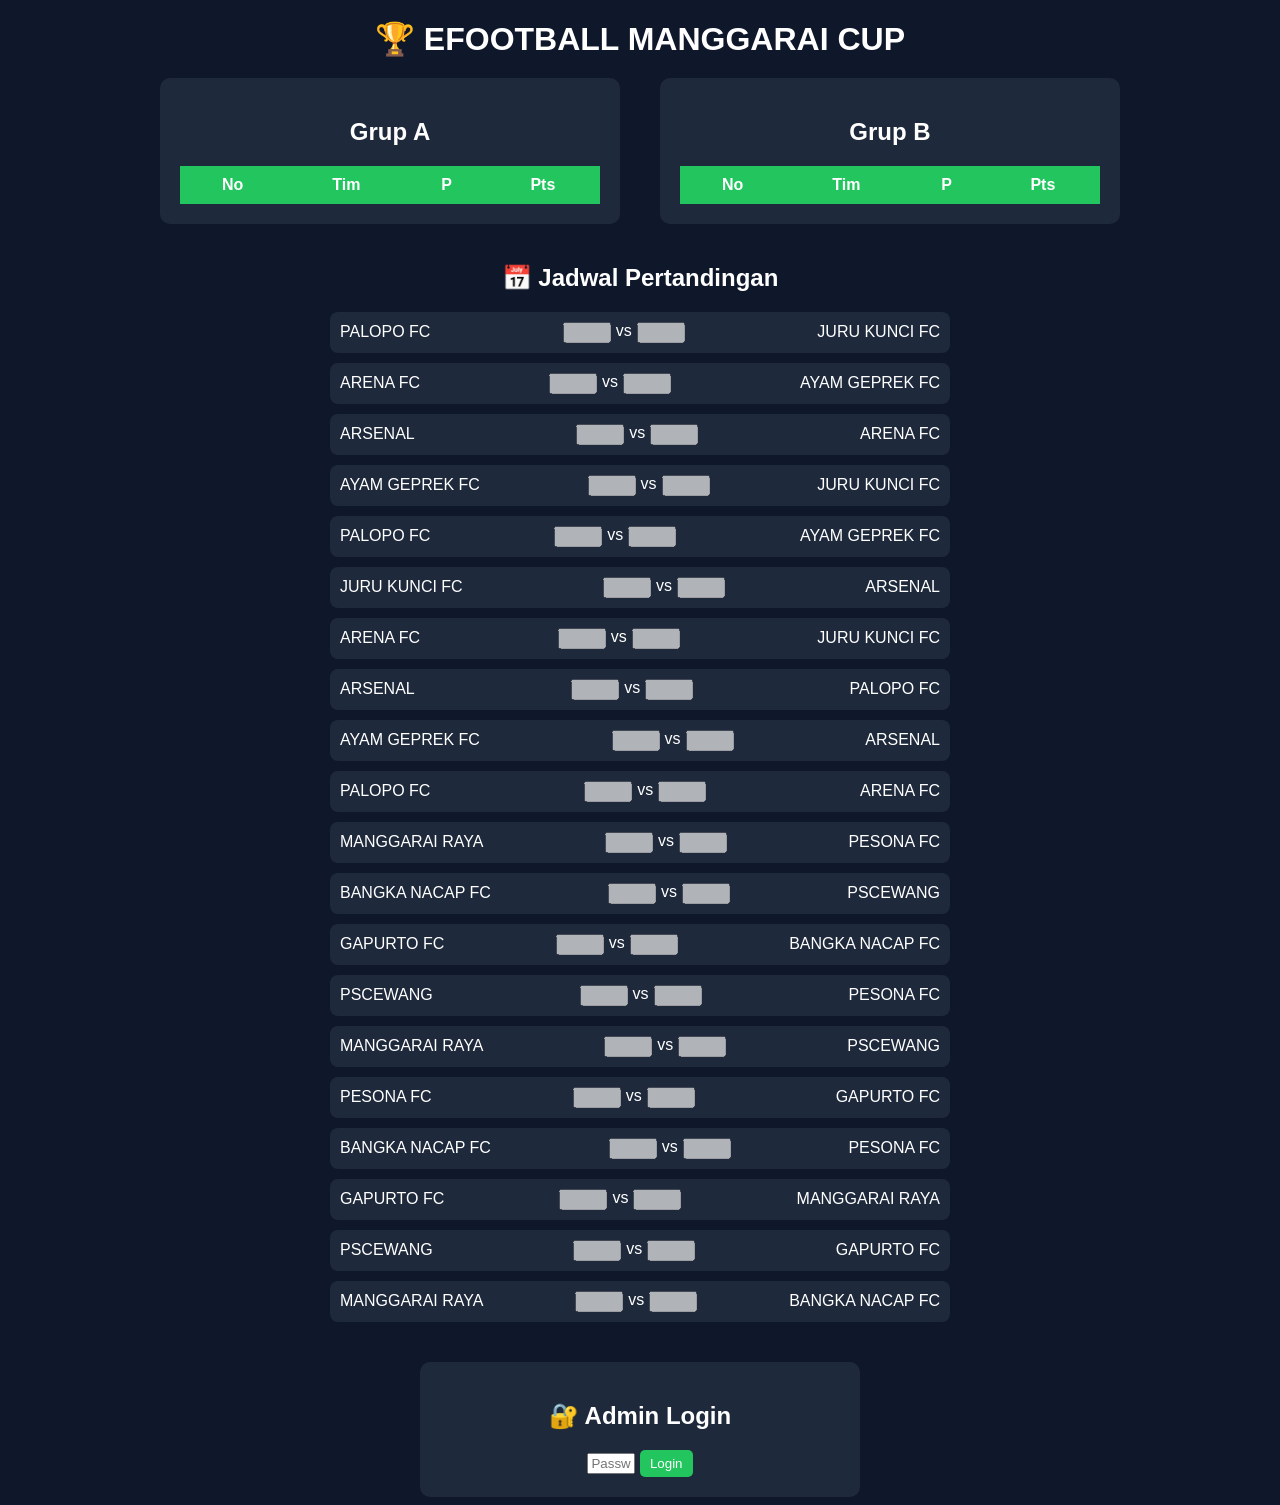
==== index.html @ 05daf152 "Update title and enhance match scheduling layout" ====
<!DOCTYPE html>
<html>
<head>
<meta charset="UTF-8">
<title>Efootball Manggarai Cup</title>

<style>

body{
font-family:Arial;
background:#0f172a;
color:white;
text-align:center;
}

h1{
margin:20px;
}

.container{
display:flex;
justify-content:center;
gap:40px;
flex-wrap:wrap;
}

.table-box{
background:#1e293b;
padding:20px;
border-radius:10px;
width:420px;
}

table{
width:100%;
border-collapse:collapse;
}

th{
background:#22c55e;
padding:10px;
}

td{
padding:8px;
border-bottom:1px solid #334155;
}

.schedule{
margin-top:40px;
}

.match{
background:#1e293b;
margin:10px auto;
padding:10px;
width:600px;
border-radius:8px;
display:flex;
justify-content:space-between;
align-items:center;
}

.score{
display:flex;
gap:5px;
}

input{
width:40px;
text-align:center;
}

button{
padding:6px 10px;
border:none;
background:#22c55e;
color:white;
cursor:pointer;
border-radius:5px;
}

.admin{
margin-top:40px;
background:#1e293b;
padding:20px;
width:400px;
margin-left:auto;
margin-right:auto;
border-radius:10px;
}

</style>

</head>

<body>

<h1>🏆 EFOOTBALL MANGGARAI CUP</h1>

<div class="container">

<div class="table-box">
<h2>Grup A</h2>
<table id="tableA">
<tr>
<th>No</th>
<th>Tim</th>
<th>P</th>
<th>Pts</th>
</tr>
</table>
</div>

<div class="table-box">
<h2>Grup B</h2>
<table id="tableB">
<tr>
<th>No</th>
<th>Tim</th>
<th>P</th>
<th>Pts</th>
</tr>
</table>
</div>

</div>

<div class="schedule">

<h2>📅 Jadwal Pertandingan</h2>

<div id="matches"></div>

</div>

<div class="admin">

<h2>🔐 Admin Login</h2>

<input type="password" id="pass" placeholder="Password admin">
<button onclick="login()">Login</button>

<div id="adminPanel" style="display:none">

<h3>Input Skor</h3>

<p>Masukkan skor di jadwal pertandingan</p>

</div>

</div>

<script>

const password="admin123"

let matches=[

{g:"A",t1:"PALOPO FC",t2:"JURU KUNCI FC"},
{g:"A",t1:"ARENA FC",t2:"AYAM GEPREK FC"},
{g:"A",t1:"ARSENAL",t2:"ARENA FC"},
{g:"A",t1:"AYAM GEPREK FC",t2:"JURU KUNCI FC"},
{g:"A",t1:"PALOPO FC",t2:"AYAM GEPREK FC"},
{g:"A",t1:"JURU KUNCI FC",t2:"ARSENAL"},
{g:"A",t1:"ARENA FC",t2:"JURU KUNCI FC"},
{g:"A",t1:"ARSENAL",t2:"PALOPO FC"},
{g:"A",t1:"AYAM GEPREK FC",t2:"ARSENAL"},
{g:"A",t1:"PALOPO FC",t2:"ARENA FC"},

{g:"B",t1:"MANGGARAI RAYA",t2:"PESONA FC"},
{g:"B",t1:"BANGKA NACAP FC",t2:"PSCEWANG"},
{g:"B",t1:"GAPURTO FC",t2:"BANGKA NACAP FC"},
{g:"B",t1:"PSCEWANG",t2:"PESONA FC"},
{g:"B",t1:"MANGGARAI RAYA",t2:"PSCEWANG"},
{g:"B",t1:"PESONA FC",t2:"GAPURTO FC"},
{g:"B",t1:"BANGKA NACAP FC",t2:"PESONA FC"},
{g:"B",t1:"GAPURTO FC",t2:"MANGGARAI RAYA"},
{g:"B",t1:"PSCEWANG",t2:"GAPURTO FC"},
{g:"B",t1:"MANGGARAI RAYA",t2:"BANGKA NACAP FC"}

]

let scores=JSON.parse(localStorage.getItem("scores"))||{}

function renderMatches(){

let div=document.getElementById("matches")

div.innerHTML=""

matches.forEach((m,i)=>{

let s=scores[i]||["",""]

div.innerHTML+=`

<div class="match">

<span>${m.t1}</span>

<div class="score">

<input id="s1${i}" value="${s[0]}" disabled>

<span>vs</span>

<input id="s2${i}" value="${s[1]}" disabled>

</div>

<span>${m.t2}</span>

</div>

`

})

}

function login(){

let p=document.getElementById("pass").value

if(p===password){

document.getElementById("adminPanel").style.display="block"

matches.forEach((m,i)=>{

document.getElementById("s1"+i).disabled=false
document.getElementById("s2"+i).disabled=false

})

alert("Login berhasil")

}else{

alert("Password salah")

}

}

function updateTable(){

let teams={}

matches.forEach((m,i)=>{

let s=scores[i]

if(!teams[m.t1]) teams[m.t1]={p:0,pts:0}
if(!teams[m.t2]) teams[m.t2]={p:0,pts:0}

if(s){

let g1=parseInt(s[0])
let g2=parseInt(s[1])

teams[m.t1].p++
teams[m.t2].p++

if(g1>g2) teams[m.t1].pts+=3
else if(g2>g1) teams[m.t2].pts+=3
else{
teams[m.t1].pts+=1
teams[m.t2].pts+=1
}

}

})

}

function saveScores(){

matches.forEach((m,i)=>{

let g1=document.getElementById("s1"+i).value
let g2=document.getElementById("s2"+i).value

if(g1!==""&&g2!==""){
scores[i]=[g1,g2]
}

})

localStorage.setItem("scores",JSON.stringify(scores))

alert("Skor disimpan")

}

renderMatches()

</script>

</body>
</html>
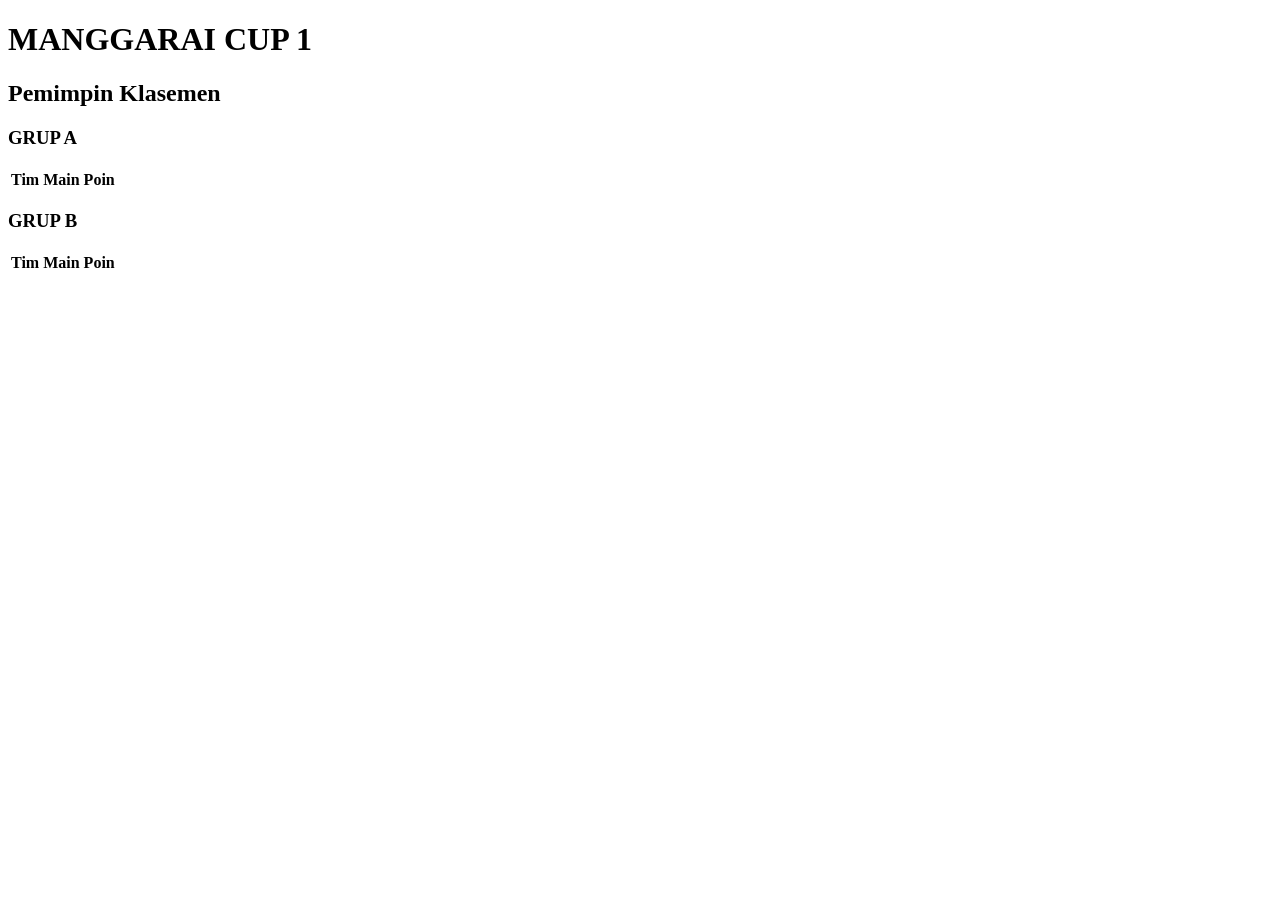
==== commit 690323d2: "Refactor index.html for tournament display updates" ====
--- a/index.html
+++ b/index.html
@@ -1,303 +1,38 @@
 <!DOCTYPE html>
 <html>
 <head>
-<meta charset="UTF-8">
-<title>Efootball Manggarai Cup</title>
-
-<style>
-
-body{
-font-family:Arial;
-background:#0f172a;
-color:white;
-text-align:center;
-}
-
-h1{
-margin:20px;
-}
-
-.container{
-display:flex;
-justify-content:center;
-gap:40px;
-flex-wrap:wrap;
-}
-
-.table-box{
-background:#1e293b;
-padding:20px;
-border-radius:10px;
-width:420px;
-}
-
-table{
-width:100%;
-border-collapse:collapse;
-}
-
-th{
-background:#22c55e;
-padding:10px;
-}
-
-td{
-padding:8px;
-border-bottom:1px solid #334155;
-}
-
-.schedule{
-margin-top:40px;
-}
-
-.match{
-background:#1e293b;
-margin:10px auto;
-padding:10px;
-width:600px;
-border-radius:8px;
-display:flex;
-justify-content:space-between;
-align-items:center;
-}
-
-.score{
-display:flex;
-gap:5px;
-}
-
-input{
-width:40px;
-text-align:center;
-}
-
-button{
-padding:6px 10px;
-border:none;
-background:#22c55e;
-color:white;
-cursor:pointer;
-border-radius:5px;
-}
-
-.admin{
-margin-top:40px;
-background:#1e293b;
-padding:20px;
-width:400px;
-margin-left:auto;
-margin-right:auto;
-border-radius:10px;
-}
-
-</style>
-
+<title>Manggarai Cup 1</title>
+<link rel="stylesheet" href="style.css">
 </head>
 
 <body>
 
-<h1>🏆 EFOOTBALL MANGGARAI CUP</h1>
+<h1>MANGGARAI CUP 1</h1>
+<h2>Pemimpin Klasemen</h2>
 
-<div class="container">
+<div class="tabel">
 
-<div class="table-box">
-<h2>Grup A</h2>
-<table id="tableA">
+<h3>GRUP A</h3>
+<table id="grupA">
 <tr>
-<th>No</th>
 <th>Tim</th>
-<th>P</th>
-<th>Pts</th>
+<th>Main</th>
+<th>Poin</th>
 </tr>
 </table>
-</div>
 
-<div class="table-box">
-<h2>Grup B</h2>
-<table id="tableB">
+<h3>GRUP B</h3>
+<table id="grupB">
 <tr>
-<th>No</th>
 <th>Tim</th>
-<th>P</th>
-<th>Pts</th>
+<th>Main</th>
+<th>Poin</th>
 </tr>
 </table>
-</div>
 
 </div>
 
-<div class="schedule">
-
-<h2>📅 Jadwal Pertandingan</h2>
-
-<div id="matches"></div>
-
-</div>
-
-<div class="admin">
-
-<h2>🔐 Admin Login</h2>
-
-<input type="password" id="pass" placeholder="Password admin">
-<button onclick="login()">Login</button>
-
-<div id="adminPanel" style="display:none">
-
-<h3>Input Skor</h3>
-
-<p>Masukkan skor di jadwal pertandingan</p>
-
-</div>
-
-</div>
-
-<script>
-
-const password="admin123"
-
-let matches=[
-
-{g:"A",t1:"PALOPO FC",t2:"JURU KUNCI FC"},
-{g:"A",t1:"ARENA FC",t2:"AYAM GEPREK FC"},
-{g:"A",t1:"ARSENAL",t2:"ARENA FC"},
-{g:"A",t1:"AYAM GEPREK FC",t2:"JURU KUNCI FC"},
-{g:"A",t1:"PALOPO FC",t2:"AYAM GEPREK FC"},
-{g:"A",t1:"JURU KUNCI FC",t2:"ARSENAL"},
-{g:"A",t1:"ARENA FC",t2:"JURU KUNCI FC"},
-{g:"A",t1:"ARSENAL",t2:"PALOPO FC"},
-{g:"A",t1:"AYAM GEPREK FC",t2:"ARSENAL"},
-{g:"A",t1:"PALOPO FC",t2:"ARENA FC"},
-
-{g:"B",t1:"MANGGARAI RAYA",t2:"PESONA FC"},
-{g:"B",t1:"BANGKA NACAP FC",t2:"PSCEWANG"},
-{g:"B",t1:"GAPURTO FC",t2:"BANGKA NACAP FC"},
-{g:"B",t1:"PSCEWANG",t2:"PESONA FC"},
-{g:"B",t1:"MANGGARAI RAYA",t2:"PSCEWANG"},
-{g:"B",t1:"PESONA FC",t2:"GAPURTO FC"},
-{g:"B",t1:"BANGKA NACAP FC",t2:"PESONA FC"},
-{g:"B",t1:"GAPURTO FC",t2:"MANGGARAI RAYA"},
-{g:"B",t1:"PSCEWANG",t2:"GAPURTO FC"},
-{g:"B",t1:"MANGGARAI RAYA",t2:"BANGKA NACAP FC"}
-
-]
-
-let scores=JSON.parse(localStorage.getItem("scores"))||{}
-
-function renderMatches(){
-
-let div=document.getElementById("matches")
-
-div.innerHTML=""
-
-matches.forEach((m,i)=>{
-
-let s=scores[i]||["",""]
-
-div.innerHTML+=`
-
-<div class="match">
-
-<span>${m.t1}</span>
-
-<div class="score">
-
-<input id="s1${i}" value="${s[0]}" disabled>
-
-<span>vs</span>
-
-<input id="s2${i}" value="${s[1]}" disabled>
-
-</div>
-
-<span>${m.t2}</span>
-
-</div>
-
-`
-
-})
-
-}
-
-function login(){
-
-let p=document.getElementById("pass").value
-
-if(p===password){
-
-document.getElementById("adminPanel").style.display="block"
-
-matches.forEach((m,i)=>{
-
-document.getElementById("s1"+i).disabled=false
-document.getElementById("s2"+i).disabled=false
-
-})
-
-alert("Login berhasil")
-
-}else{
-
-alert("Password salah")
-
-}
-
-}
-
-function updateTable(){
-
-let teams={}
-
-matches.forEach((m,i)=>{
-
-let s=scores[i]
-
-if(!teams[m.t1]) teams[m.t1]={p:0,pts:0}
-if(!teams[m.t2]) teams[m.t2]={p:0,pts:0}
-
-if(s){
-
-let g1=parseInt(s[0])
-let g2=parseInt(s[1])
-
-teams[m.t1].p++
-teams[m.t2].p++
-
-if(g1>g2) teams[m.t1].pts+=3
-else if(g2>g1) teams[m.t2].pts+=3
-else{
-teams[m.t1].pts+=1
-teams[m.t2].pts+=1
-}
-
-}
-
-})
-
-}
-
-function saveScores(){
-
-matches.forEach((m,i)=>{
-
-let g1=document.getElementById("s1"+i).value
-let g2=document.getElementById("s2"+i).value
-
-if(g1!==""&&g2!==""){
-scores[i]=[g1,g2]
-}
-
-})
-
-localStorage.setItem("scores",JSON.stringify(scores))
-
-alert("Skor disimpan")
-
-}
-
-renderMatches()
-
-</script>
+<script src="script.js"></script>
 
 </body>
 </html>
--- a/style.css
+++ b/style.css
@@ -0,0 +1,52 @@
+.login-box{
+margin:20px;
+}
+
+.match-card{
+display:flex;
+align-items:center;
+justify-content:center;
+gap:20px;
+background:#0f172a;
+padding:15px;
+margin:10px auto;
+width:80%;
+border-radius:10px;
+}
+
+.team{
+width:180px;
+font-weight:bold;
+}
+
+.score{
+width:50px;
+height:40px;
+font-size:18px;
+text-align:center;
+border-radius:6px;
+border:none;
+}
+
+.vs{
+font-weight:bold;
+}
+
+.save-btn{
+background:#22c55e;
+border:none;
+padding:12px 25px;
+font-size:16px;
+cursor:pointer;
+margin-top:20px;
+border-radius:6px;
+}
+
+.week{
+margin-top:25px;
+color:#22c55e;
+}
+
+.group-title{
+margin-top:40px;
+}
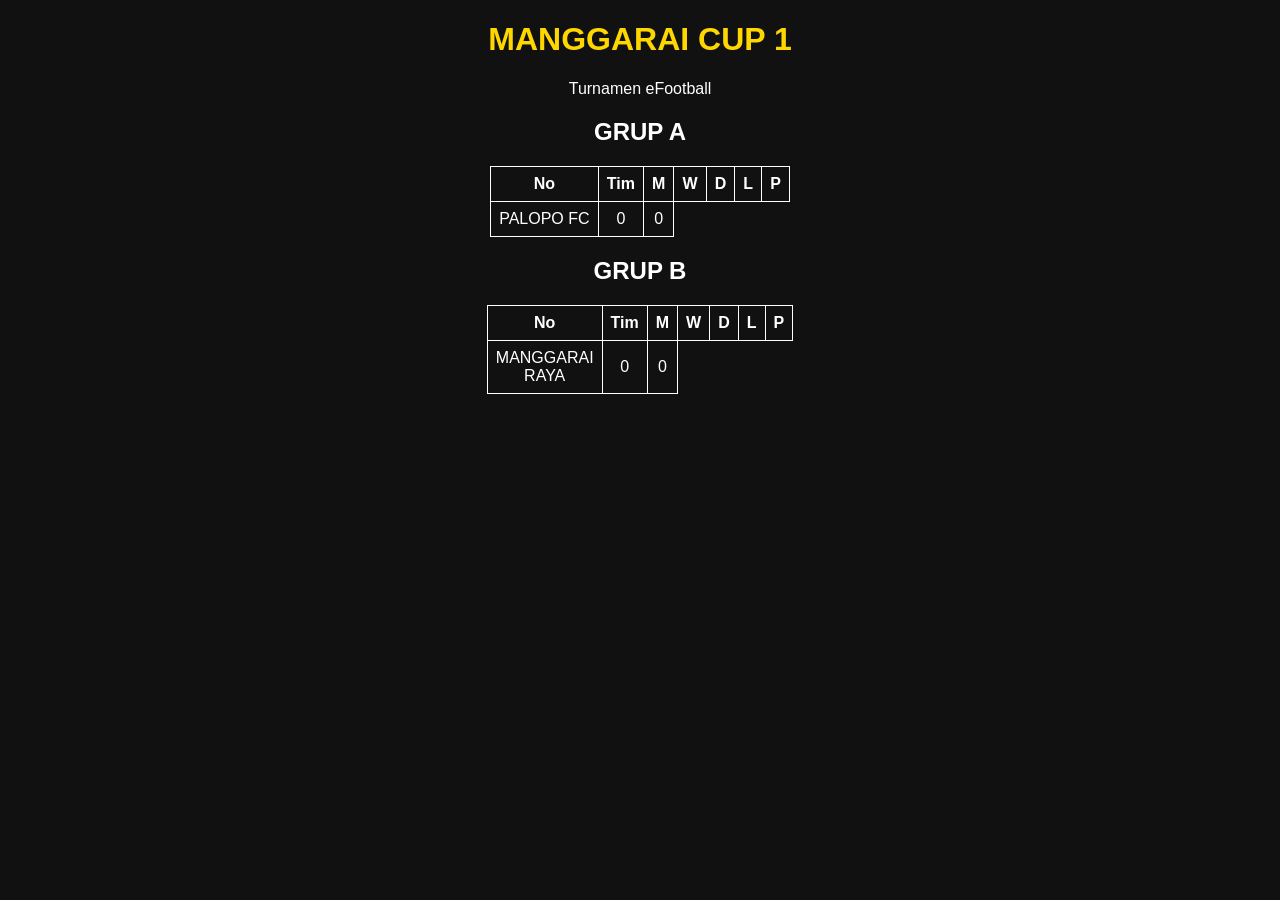
==== commit 6556d543: "Enhance index.html with tournament structure" ====
--- a/index.html
+++ b/index.html
@@ -8,27 +8,39 @@
 <body>
 
 <h1>MANGGARAI CUP 1</h1>
-<h2>Pemimpin Klasemen</h2>
+<p class="sub">Turnamen eFootball</p>
 
-<div class="tabel">
+<div class="container">
 
-<h3>GRUP A</h3>
+<div class="card">
+<h2>GRUP A</h2>
 <table id="grupA">
 <tr>
+<th>No</th>
 <th>Tim</th>
-<th>Main</th>
-<th>Poin</th>
+<th>M</th>
+<th>W</th>
+<th>D</th>
+<th>L</th>
+<th>P</th>
 </tr>
 </table>
+</div>
 
-<h3>GRUP B</h3>
+<div class="card">
+<h2>GRUP B</h2>
 <table id="grupB">
 <tr>
+<th>No</th>
 <th>Tim</th>
-<th>Main</th>
-<th>Poin</th>
+<th>M</th>
+<th>W</th>
+<th>D</th>
+<th>L</th>
+<th>P</th>
 </tr>
 </table>
+</div>
 
 </div>
 
--- a/style.css
+++ b/style.css
@@ -1,52 +1,21 @@
-.login-box{
-margin:20px;
+body{
+font-family: Arial;
+text-align:center;
+background:#111;
+color:white;
 }
 
-.match-card{
-display:flex;
-align-items:center;
-justify-content:center;
-gap:20px;
-background:#0f172a;
-padding:15px;
-margin:10px auto;
-width:80%;
-border-radius:10px;
+table{
+margin:auto;
+border-collapse:collapse;
+width:300px;
 }
 
-.team{
-width:180px;
-font-weight:bold;
+th,td{
+border:1px solid white;
+padding:8px;
 }
 
-.score{
-width:50px;
-height:40px;
-font-size:18px;
-text-align:center;
-border-radius:6px;
-border:none;
+h1{
+color:gold;
 }
-
-.vs{
-font-weight:bold;
-}
-
-.save-btn{
-background:#22c55e;
-border:none;
-padding:12px 25px;
-font-size:16px;
-cursor:pointer;
-margin-top:20px;
-border-radius:6px;
-}
-
-.week{
-margin-top:25px;
-color:#22c55e;
-}
-
-.group-title{
-margin-top:40px;
-}
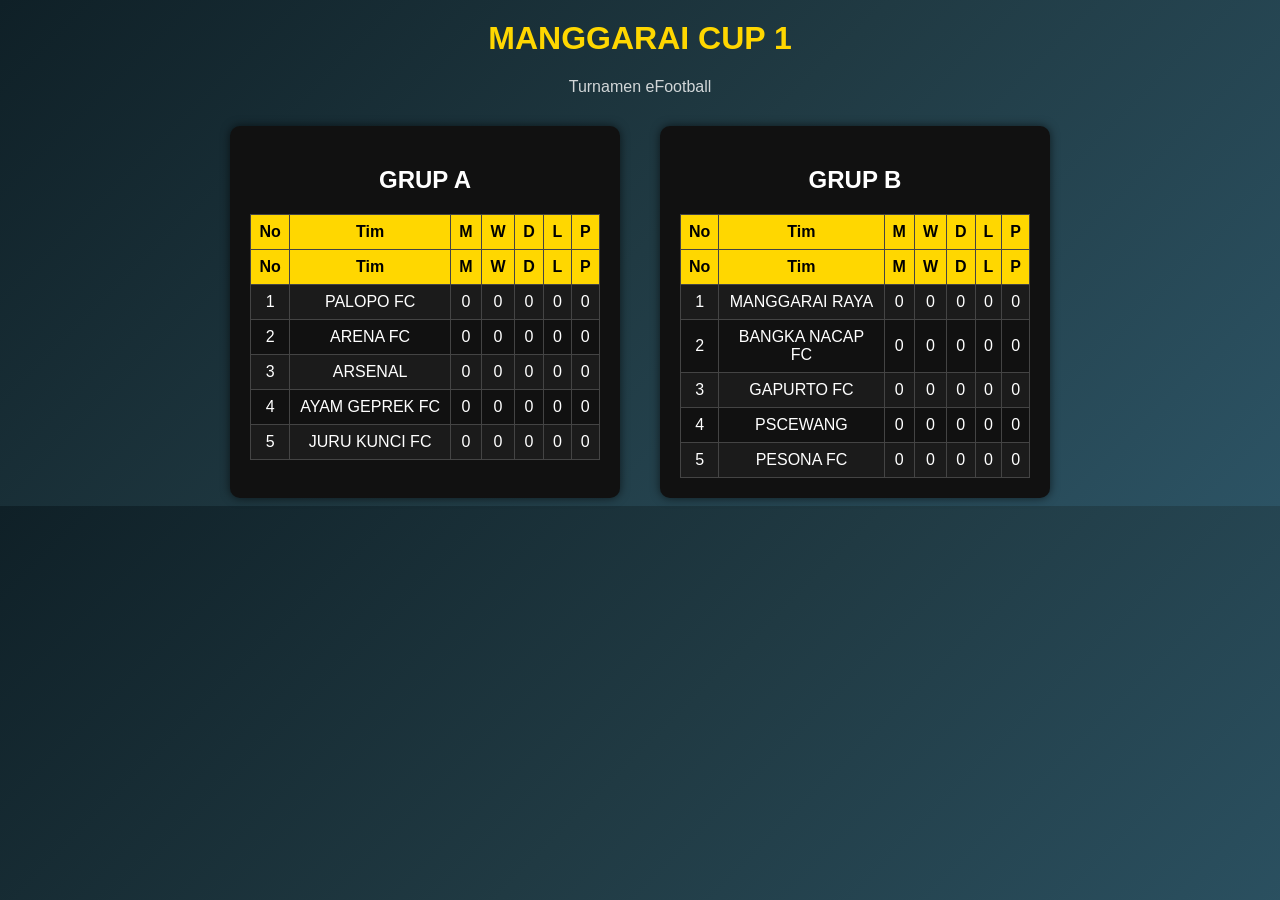
==== commit d38a46ad: "Update index.html" ====
--- a/index.html
+++ b/index.html
@@ -1,6 +1,7 @@
 <!DOCTYPE html>
 <html>
 <head>
+<meta charset="UTF-8">
 <title>Manggarai Cup 1</title>
 <link rel="stylesheet" href="style.css">
 </head>
@@ -14,7 +15,9 @@
 
 <div class="card">
 <h2>GRUP A</h2>
-<table id="grupA">
+
+<table>
+<thead>
 <tr>
 <th>No</th>
 <th>Tim</th>
@@ -24,12 +27,19 @@
 <th>L</th>
 <th>P</th>
 </tr>
+</thead>
+
+<tbody id="grupA"></tbody>
 </table>
+
 </div>
+
 
 <div class="card">
 <h2>GRUP B</h2>
-<table id="grupB">
+
+<table>
+<thead>
 <tr>
 <th>No</th>
 <th>Tim</th>
@@ -39,7 +49,11 @@
 <th>L</th>
 <th>P</th>
 </tr>
+</thead>
+
+<tbody id="grupB"></tbody>
 </table>
+
 </div>
 
 </div>
--- a/style.css
+++ b/style.css
@@ -1,21 +1,49 @@
 body{
-font-family: Arial;
+font-family:Arial;
+background:linear-gradient(135deg,#0f2027,#203a43,#2c5364);
+color:white;
 text-align:center;
-background:#111;
-color:white;
-}
-
-table{
-margin:auto;
-border-collapse:collapse;
-width:300px;
-}
-
-th,td{
-border:1px solid white;
-padding:8px;
 }
 
 h1{
 color:gold;
+margin-top:20px;
 }
+
+.sub{
+opacity:0.8;
+margin-bottom:30px;
+}
+
+.container{
+display:flex;
+justify-content:center;
+gap:40px;
+flex-wrap:wrap;
+}
+
+.card{
+background:#111;
+padding:20px;
+border-radius:10px;
+box-shadow:0 0 10px rgba(0,0,0,0.6);
+}
+
+table{
+border-collapse:collapse;
+width:350px;
+}
+
+th{
+background:gold;
+color:black;
+}
+
+th,td{
+padding:8px;
+border:1px solid #444;
+}
+
+tr:nth-child(even){
+background:#1b1b1b;
+}
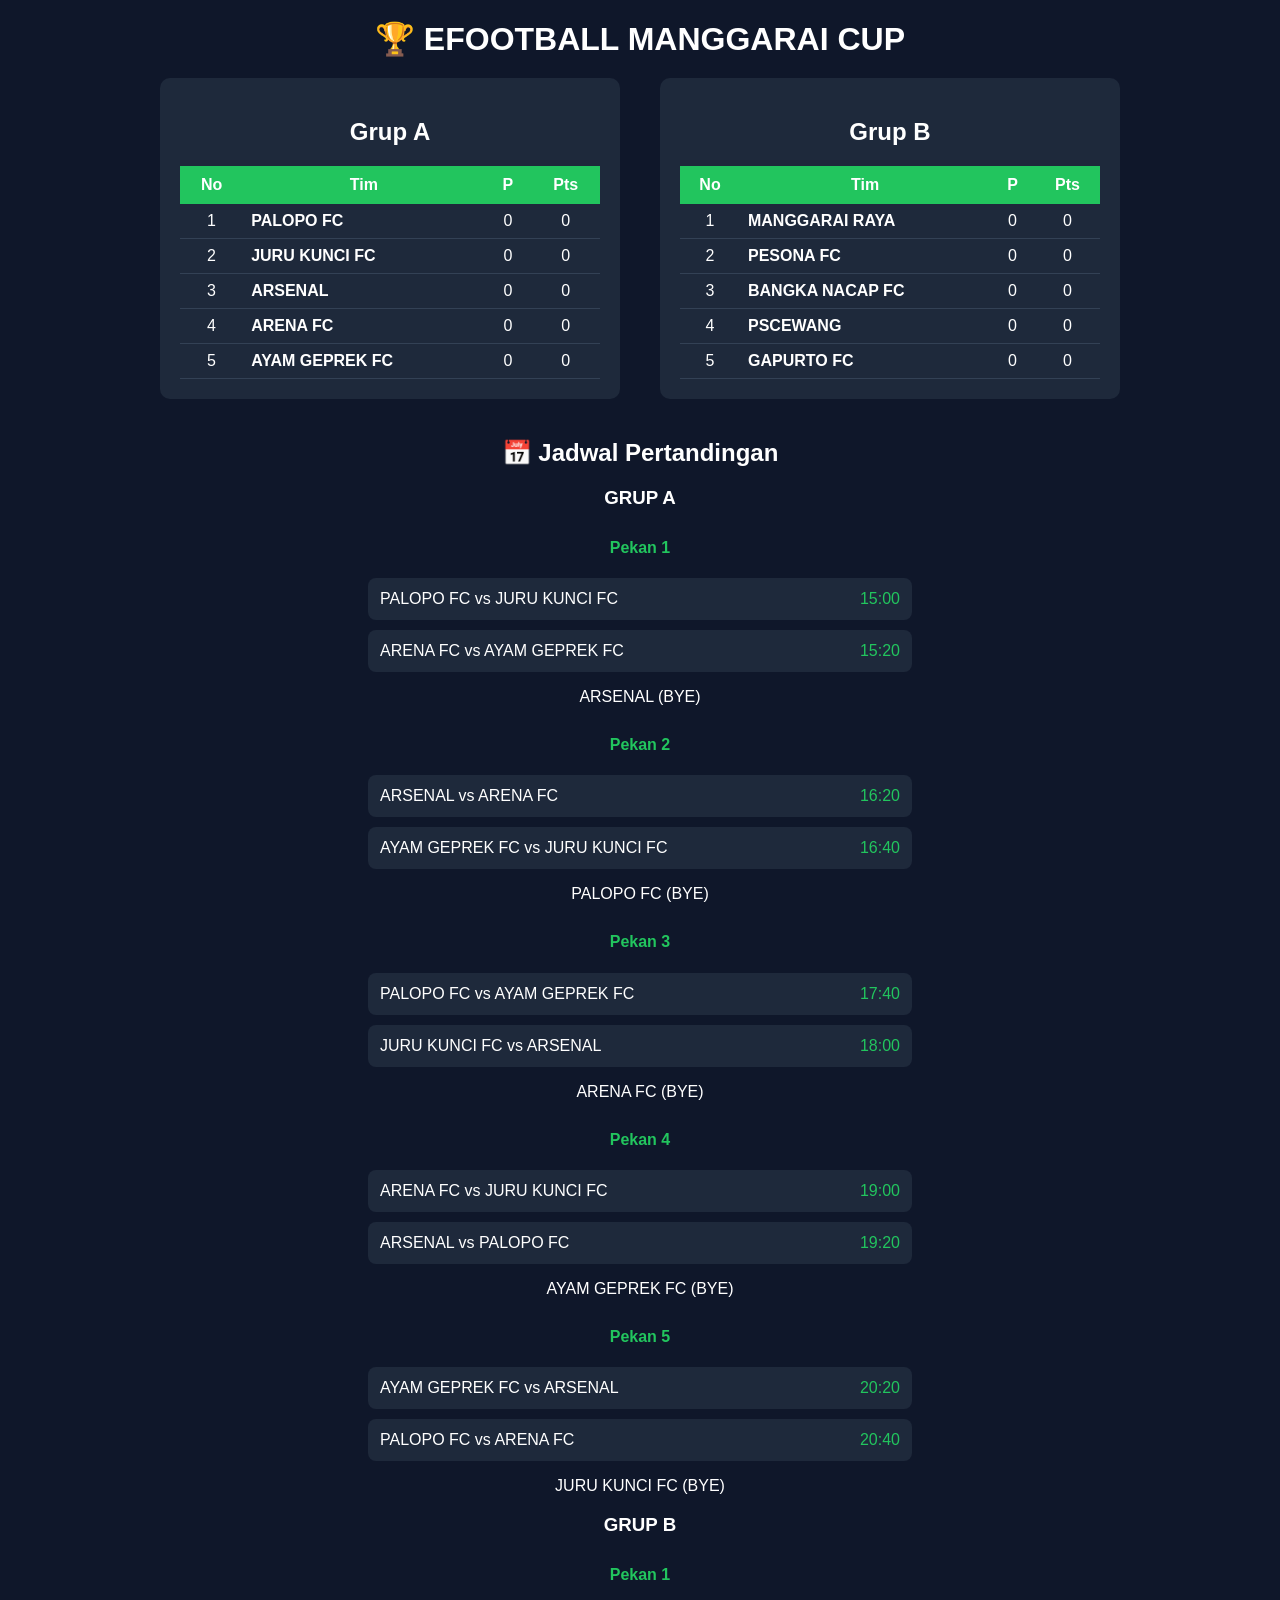
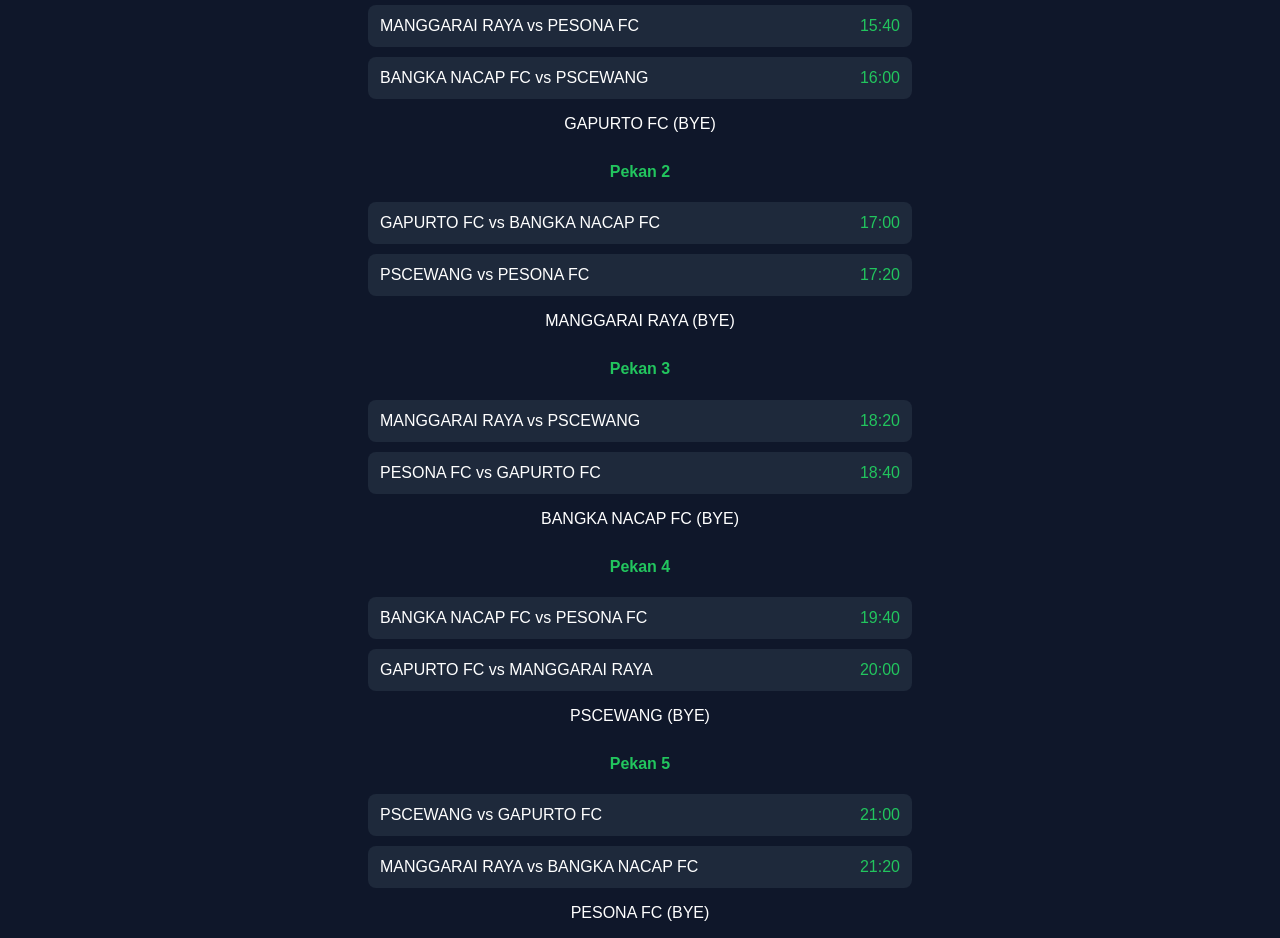
==== commit 5022cda3: "Update index.html" ====
--- a/index.html
+++ b/index.html
@@ -2,63 +2,283 @@
 <html>
 <head>
 <meta charset="UTF-8">
-<title>Manggarai Cup 1</title>
-<link rel="stylesheet" href="style.css">
+<title>Manggarai Cup</title>
+
+<style>
+
+body{
+font-family:Arial;
+background:#0f172a;
+color:white;
+text-align:center;
+}
+
+h1{
+margin:20px;
+}
+
+.container{
+display:flex;
+justify-content:center;
+gap:40px;
+flex-wrap:wrap;
+}
+
+.table-box{
+background:#1e293b;
+padding:20px;
+border-radius:10px;
+width:420px;
+}
+
+table{
+width:100%;
+border-collapse:collapse;
+}
+
+th{
+background:#22c55e;
+padding:10px;
+}
+
+td{
+padding:8px;
+border-bottom:1px solid #334155;
+}
+
+.team{
+text-align:left;
+font-weight:bold;
+}
+
+.schedule{
+margin-top:40px;
+}
+
+.match{
+background:#1e293b;
+margin:10px auto;
+padding:12px;
+width:520px;
+border-radius:8px;
+display:flex;
+justify-content:space-between;
+}
+
+.time{
+color:#22c55e;
+}
+
+.week{
+margin-top:30px;
+color:#22c55e;
+}
+
+</style>
+
 </head>
 
 <body>
 
-<h1>MANGGARAI CUP 1</h1>
-<p class="sub">Turnamen eFootball</p>
+<h1>🏆 EFOOTBALL MANGGARAI CUP</h1>
 
 <div class="container">
 
-<div class="card">
-<h2>GRUP A</h2>
-
+<div class="table-box">
+<h2>Grup A</h2>
 <table>
-<thead>
 <tr>
 <th>No</th>
 <th>Tim</th>
-<th>M</th>
-<th>W</th>
-<th>D</th>
-<th>L</th>
 <th>P</th>
+<th>Pts</th>
 </tr>
-</thead>
-
-<tbody id="grupA"></tbody>
+
+<tr><td>1</td><td class="team">PALOPO FC</td><td>0</td><td>0</td></tr>
+<tr><td>2</td><td class="team">JURU KUNCI FC</td><td>0</td><td>0</td></tr>
+<tr><td>3</td><td class="team">ARSENAL</td><td>0</td><td>0</td></tr>
+<tr><td>4</td><td class="team">ARENA FC</td><td>0</td><td>0</td></tr>
+<tr><td>5</td><td class="team">AYAM GEPREK FC</td><td>0</td><td>0</td></tr>
+
 </table>
-
-</div>
-
-
-<div class="card">
-<h2>GRUP B</h2>
-
+</div>
+
+<div class="table-box">
+<h2>Grup B</h2>
 <table>
-<thead>
+
 <tr>
 <th>No</th>
 <th>Tim</th>
-<th>M</th>
-<th>W</th>
-<th>D</th>
-<th>L</th>
 <th>P</th>
+<th>Pts</th>
 </tr>
-</thead>
-
-<tbody id="grupB"></tbody>
+
+<tr><td>1</td><td class="team">MANGGARAI RAYA</td><td>0</td><td>0</td></tr>
+<tr><td>2</td><td class="team">PESONA FC</td><td>0</td><td>0</td></tr>
+<tr><td>3</td><td class="team">BANGKA NACAP FC</td><td>0</td><td>0</td></tr>
+<tr><td>4</td><td class="team">PSCEWANG</td><td>0</td><td>0</td></tr>
+<tr><td>5</td><td class="team">GAPURTO FC</td><td>0</td><td>0</td></tr>
+
 </table>
-
-</div>
-
-</div>
-
-<script src="script.js"></script>
+</div>
+
+</div>
+
+<div class="schedule">
+
+<h2>📅 Jadwal Pertandingan</h2>
+
+<!-- GRUP A -->
+
+<h3>GRUP A</h3>
+
+<h4 class="week">Pekan 1</h4>
+
+<div class="match">
+<span>PALOPO FC vs JURU KUNCI FC</span>
+<span class="time">15:00</span>
+</div>
+
+<div class="match">
+<span>ARENA FC vs AYAM GEPREK FC</span>
+<span class="time">15:20</span>
+</div>
+
+<p>ARSENAL (BYE)</p>
+
+<h4 class="week">Pekan 2</h4>
+
+<div class="match">
+<span>ARSENAL vs ARENA FC</span>
+<span class="time">16:20</span>
+</div>
+
+<div class="match">
+<span>AYAM GEPREK FC vs JURU KUNCI FC</span>
+<span class="time">16:40</span>
+</div>
+
+<p>PALOPO FC (BYE)</p>
+
+<h4 class="week">Pekan 3</h4>
+
+<div class="match">
+<span>PALOPO FC vs AYAM GEPREK FC</span>
+<span class="time">17:40</span>
+</div>
+
+<div class="match">
+<span>JURU KUNCI FC vs ARSENAL</span>
+<span class="time">18:00</span>
+</div>
+
+<p>ARENA FC (BYE)</p>
+
+<h4 class="week">Pekan 4</h4>
+
+<div class="match">
+<span>ARENA FC vs JURU KUNCI FC</span>
+<span class="time">19:00</span>
+</div>
+
+<div class="match">
+<span>ARSENAL vs PALOPO FC</span>
+<span class="time">19:20</span>
+</div>
+
+<p>AYAM GEPREK FC (BYE)</p>
+
+<h4 class="week">Pekan 5</h4>
+
+<div class="match">
+<span>AYAM GEPREK FC vs ARSENAL</span>
+<span class="time">20:20</span>
+</div>
+
+<div class="match">
+<span>PALOPO FC vs ARENA FC</span>
+<span class="time">20:40</span>
+</div>
+
+<p>JURU KUNCI FC (BYE)</p>
+
+
+<!-- GRUP B -->
+
+<h3>GRUP B</h3>
+
+<h4 class="week">Pekan 1</h4>
+
+<div class="match">
+<span>MANGGARAI RAYA vs PESONA FC</span>
+<span class="time">15:40</span>
+</div>
+
+<div class="match">
+<span>BANGKA NACAP FC vs PSCEWANG</span>
+<span class="time">16:00</span>
+</div>
+
+<p>GAPURTO FC (BYE)</p>
+
+<h4 class="week">Pekan 2</h4>
+
+<div class="match">
+<span>GAPURTO FC vs BANGKA NACAP FC</span>
+<span class="time">17:00</span>
+</div>
+
+<div class="match">
+<span>PSCEWANG vs PESONA FC</span>
+<span class="time">17:20</span>
+</div>
+
+<p>MANGGARAI RAYA (BYE)</p>
+
+<h4 class="week">Pekan 3</h4>
+
+<div class="match">
+<span>MANGGARAI RAYA vs PSCEWANG</span>
+<span class="time">18:20</span>
+</div>
+
+<div class="match">
+<span>PESONA FC vs GAPURTO FC</span>
+<span class="time">18:40</span>
+</div>
+
+<p>BANGKA NACAP FC (BYE)</p>
+
+<h4 class="week">Pekan 4</h4>
+
+<div class="match">
+<span>BANGKA NACAP FC vs PESONA FC</span>
+<span class="time">19:40</span>
+</div>
+
+<div class="match">
+<span>GAPURTO FC vs MANGGARAI RAYA</span>
+<span class="time">20:00</span>
+</div>
+
+<p>PSCEWANG (BYE)</p>
+
+<h4 class="week">Pekan 5</h4>
+
+<div class="match">
+<span>PSCEWANG vs GAPURTO FC</span>
+<span class="time">21:00</span>
+</div>
+
+<div class="match">
+<span>MANGGARAI RAYA vs BANGKA NACAP FC</span>
+<span class="time">21:20</span>
+</div>
+
+<p>PESONA FC (BYE)</p>
+
+</div>
 
 </body>
 </html>
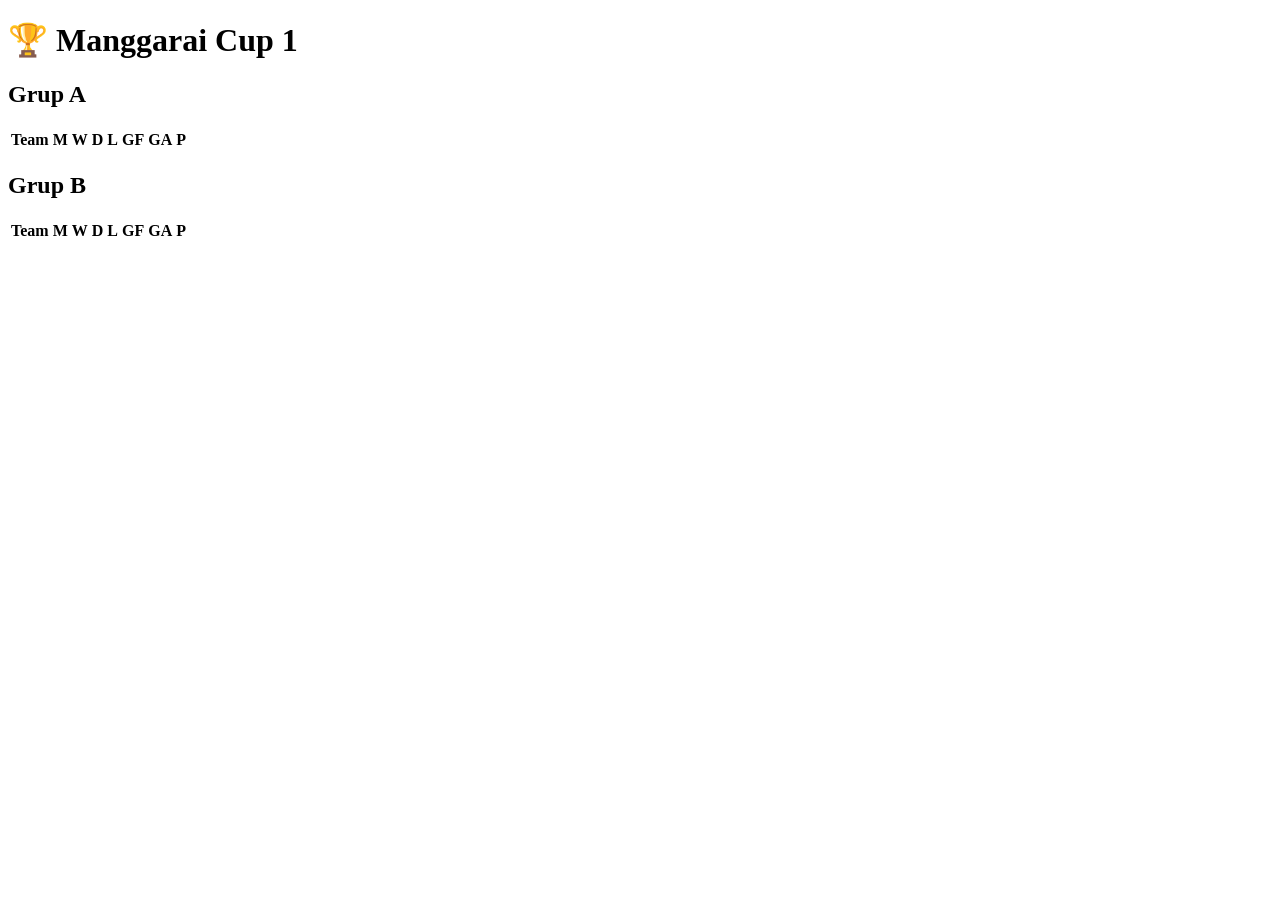
==== commit 92dff310: "Update index.html" ====
--- a/index.html
+++ b/index.html
@@ -1,284 +1,43 @@
 <!DOCTYPE html>
 <html>
 <head>
-<meta charset="UTF-8">
-<title>Manggarai Cup</title>
-
-<style>
-
-body{
-font-family:Arial;
-background:#0f172a;
-color:white;
-text-align:center;
-}
-
-h1{
-margin:20px;
-}
-
-.container{
-display:flex;
-justify-content:center;
-gap:40px;
-flex-wrap:wrap;
-}
-
-.table-box{
-background:#1e293b;
-padding:20px;
-border-radius:10px;
-width:420px;
-}
-
-table{
-width:100%;
-border-collapse:collapse;
-}
-
-th{
-background:#22c55e;
-padding:10px;
-}
-
-td{
-padding:8px;
-border-bottom:1px solid #334155;
-}
-
-.team{
-text-align:left;
-font-weight:bold;
-}
-
-.schedule{
-margin-top:40px;
-}
-
-.match{
-background:#1e293b;
-margin:10px auto;
-padding:12px;
-width:520px;
-border-radius:8px;
-display:flex;
-justify-content:space-between;
-}
-
-.time{
-color:#22c55e;
-}
-
-.week{
-margin-top:30px;
-color:#22c55e;
-}
-
-</style>
-
+<title>Manggarai Cup 1</title>
+<link rel="stylesheet" href="style.css">
 </head>
 
 <body>
 
-<h1>🏆 EFOOTBALL MANGGARAI CUP</h1>
+<h1>🏆 Manggarai Cup 1</h1>
 
-<div class="container">
+<h2>Grup A</h2>
+<table id="tableA">
+<tr>
+<th>Team</th>
+<th>M</th>
+<th>W</th>
+<th>D</th>
+<th>L</th>
+<th>GF</th>
+<th>GA</th>
+<th>P</th>
+</tr>
+</table>
 
-<div class="table-box">
-<h2>Grup A</h2>
-<table>
+<h2>Grup B</h2>
+<table id="tableB">
 <tr>
-<th>No</th>
-<th>Tim</th>
+<th>Team</th>
+<th>M</th>
+<th>W</th>
+<th>D</th>
+<th>L</th>
+<th>GF</th>
+<th>GA</th>
 <th>P</th>
-<th>Pts</th>
 </tr>
+</table>
 
-<tr><td>1</td><td class="team">PALOPO FC</td><td>0</td><td>0</td></tr>
-<tr><td>2</td><td class="team">JURU KUNCI FC</td><td>0</td><td>0</td></tr>
-<tr><td>3</td><td class="team">ARSENAL</td><td>0</td><td>0</td></tr>
-<tr><td>4</td><td class="team">ARENA FC</td><td>0</td><td>0</td></tr>
-<tr><td>5</td><td class="team">AYAM GEPREK FC</td><td>0</td><td>0</td></tr>
-
-</table>
-</div>
-
-<div class="table-box">
-<h2>Grup B</h2>
-<table>
-
-<tr>
-<th>No</th>
-<th>Tim</th>
-<th>P</th>
-<th>Pts</th>
-</tr>
-
-<tr><td>1</td><td class="team">MANGGARAI RAYA</td><td>0</td><td>0</td></tr>
-<tr><td>2</td><td class="team">PESONA FC</td><td>0</td><td>0</td></tr>
-<tr><td>3</td><td class="team">BANGKA NACAP FC</td><td>0</td><td>0</td></tr>
-<tr><td>4</td><td class="team">PSCEWANG</td><td>0</td><td>0</td></tr>
-<tr><td>5</td><td class="team">GAPURTO FC</td><td>0</td><td>0</td></tr>
-
-</table>
-</div>
-
-</div>
-
-<div class="schedule">
-
-<h2>📅 Jadwal Pertandingan</h2>
-
-<!-- GRUP A -->
-
-<h3>GRUP A</h3>
-
-<h4 class="week">Pekan 1</h4>
-
-<div class="match">
-<span>PALOPO FC vs JURU KUNCI FC</span>
-<span class="time">15:00</span>
-</div>
-
-<div class="match">
-<span>ARENA FC vs AYAM GEPREK FC</span>
-<span class="time">15:20</span>
-</div>
-
-<p>ARSENAL (BYE)</p>
-
-<h4 class="week">Pekan 2</h4>
-
-<div class="match">
-<span>ARSENAL vs ARENA FC</span>
-<span class="time">16:20</span>
-</div>
-
-<div class="match">
-<span>AYAM GEPREK FC vs JURU KUNCI FC</span>
-<span class="time">16:40</span>
-</div>
-
-<p>PALOPO FC (BYE)</p>
-
-<h4 class="week">Pekan 3</h4>
-
-<div class="match">
-<span>PALOPO FC vs AYAM GEPREK FC</span>
-<span class="time">17:40</span>
-</div>
-
-<div class="match">
-<span>JURU KUNCI FC vs ARSENAL</span>
-<span class="time">18:00</span>
-</div>
-
-<p>ARENA FC (BYE)</p>
-
-<h4 class="week">Pekan 4</h4>
-
-<div class="match">
-<span>ARENA FC vs JURU KUNCI FC</span>
-<span class="time">19:00</span>
-</div>
-
-<div class="match">
-<span>ARSENAL vs PALOPO FC</span>
-<span class="time">19:20</span>
-</div>
-
-<p>AYAM GEPREK FC (BYE)</p>
-
-<h4 class="week">Pekan 5</h4>
-
-<div class="match">
-<span>AYAM GEPREK FC vs ARSENAL</span>
-<span class="time">20:20</span>
-</div>
-
-<div class="match">
-<span>PALOPO FC vs ARENA FC</span>
-<span class="time">20:40</span>
-</div>
-
-<p>JURU KUNCI FC (BYE)</p>
-
-
-<!-- GRUP B -->
-
-<h3>GRUP B</h3>
-
-<h4 class="week">Pekan 1</h4>
-
-<div class="match">
-<span>MANGGARAI RAYA vs PESONA FC</span>
-<span class="time">15:40</span>
-</div>
-
-<div class="match">
-<span>BANGKA NACAP FC vs PSCEWANG</span>
-<span class="time">16:00</span>
-</div>
-
-<p>GAPURTO FC (BYE)</p>
-
-<h4 class="week">Pekan 2</h4>
-
-<div class="match">
-<span>GAPURTO FC vs BANGKA NACAP FC</span>
-<span class="time">17:00</span>
-</div>
-
-<div class="match">
-<span>PSCEWANG vs PESONA FC</span>
-<span class="time">17:20</span>
-</div>
-
-<p>MANGGARAI RAYA (BYE)</p>
-
-<h4 class="week">Pekan 3</h4>
-
-<div class="match">
-<span>MANGGARAI RAYA vs PSCEWANG</span>
-<span class="time">18:20</span>
-</div>
-
-<div class="match">
-<span>PESONA FC vs GAPURTO FC</span>
-<span class="time">18:40</span>
-</div>
-
-<p>BANGKA NACAP FC (BYE)</p>
-
-<h4 class="week">Pekan 4</h4>
-
-<div class="match">
-<span>BANGKA NACAP FC vs PESONA FC</span>
-<span class="time">19:40</span>
-</div>
-
-<div class="match">
-<span>GAPURTO FC vs MANGGARAI RAYA</span>
-<span class="time">20:00</span>
-</div>
-
-<p>PSCEWANG (BYE)</p>
-
-<h4 class="week">Pekan 5</h4>
-
-<div class="match">
-<span>PSCEWANG vs GAPURTO FC</span>
-<span class="time">21:00</span>
-</div>
-
-<div class="match">
-<span>MANGGARAI RAYA vs BANGKA NACAP FC</span>
-<span class="time">21:20</span>
-</div>
-
-<p>PESONA FC (BYE)</p>
-
-</div>
+<script src="script.js"></script>
 
 </body>
 </html>
--- a/style.css
+++ b/style.css
@@ -0,0 +1,52 @@
+.login-box{
+margin:20px;
+}
+
+.match-card{
+display:flex;
+align-items:center;
+justify-content:center;
+gap:20px;
+background:#0f172a;
+padding:15px;
+margin:10px auto;
+width:80%;
+border-radius:10px;
+}
+
+.team{
+width:180px;
+font-weight:bold;
+}
+
+.score{
+width:50px;
+height:40px;
+font-size:18px;
+text-align:center;
+border-radius:6px;
+border:none;
+}
+
+.vs{
+font-weight:bold;
+}
+
+.save-btn{
+background:#22c55e;
+border:none;
+padding:12px 25px;
+font-size:16px;
+cursor:pointer;
+margin-top:20px;
+border-radius:6px;
+}
+
+.week{
+margin-top:25px;
+color:#22c55e;
+}
+
+.group-title{
+margin-top:40px;
+}
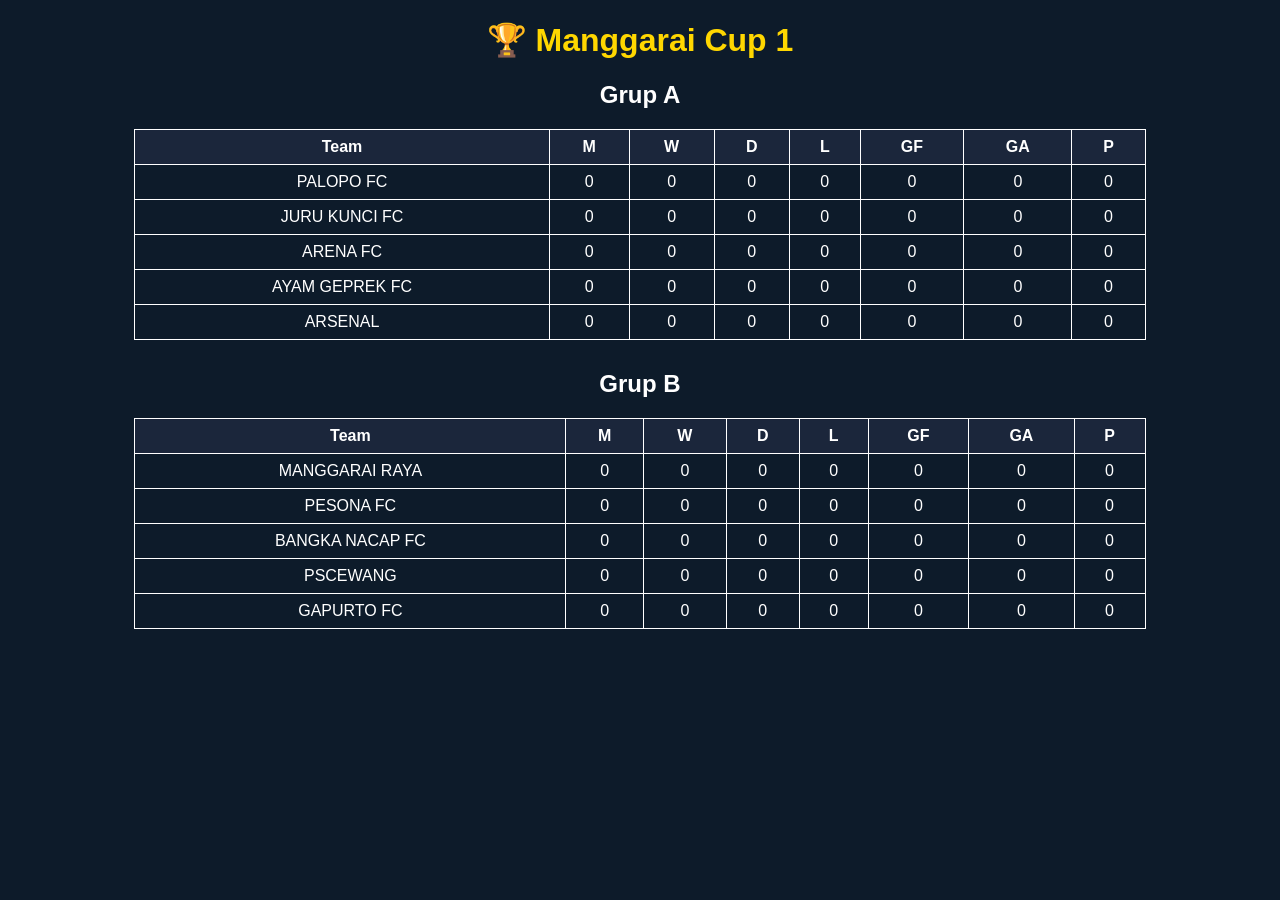
==== commit 99fe652c: "Update index.html" ====
--- a/index.html
+++ b/index.html
@@ -11,6 +11,7 @@
 
 <h2>Grup A</h2>
 <table id="tableA">
+<thead>
 <tr>
 <th>Team</th>
 <th>M</th>
@@ -21,10 +22,13 @@
 <th>GA</th>
 <th>P</th>
 </tr>
+</thead>
+<tbody></tbody>
 </table>
 
 <h2>Grup B</h2>
 <table id="tableB">
+<thead>
 <tr>
 <th>Team</th>
 <th>M</th>
@@ -35,6 +39,8 @@
 <th>GA</th>
 <th>P</th>
 </tr>
+</thead>
+<tbody></tbody>
 </table>
 
 <script src="script.js"></script>
--- a/style.css
+++ b/style.css
@@ -1,52 +1,38 @@
-.login-box{
-margin:20px;
+body{
+font-family:Arial;
+background:#0d1b2a;
+color:white;
+text-align:center;
 }
 
-.match-card{
-display:flex;
-align-items:center;
-justify-content:center;
-gap:20px;
-background:#0f172a;
-padding:15px;
-margin:10px auto;
-width:80%;
-border-radius:10px;
+h1{
+color:gold;
 }
 
-.team{
-width:180px;
-font-weight:bold;
+table{
+margin:auto;
+margin-bottom:30px;
+border-collapse:collapse;
+width:80%;
 }
 
-.score{
-width:50px;
-height:40px;
-font-size:18px;
-text-align:center;
-border-radius:6px;
-border:none;
+th,td{
+border:1px solid white;
+padding:8px;
 }
 
-.vs{
-font-weight:bold;
+th{
+background:#1b263b;
 }
 
-.save-btn{
-background:#22c55e;
+button{
+padding:10px 20px;
+background:gold;
 border:none;
-padding:12px 25px;
-font-size:16px;
+font-weight:bold;
 cursor:pointer;
-margin-top:20px;
-border-radius:6px;
 }
 
-.week{
-margin-top:25px;
-color:#22c55e;
+select,input{
+padding:6px;
 }
-
-.group-title{
-margin-top:40px;
-}
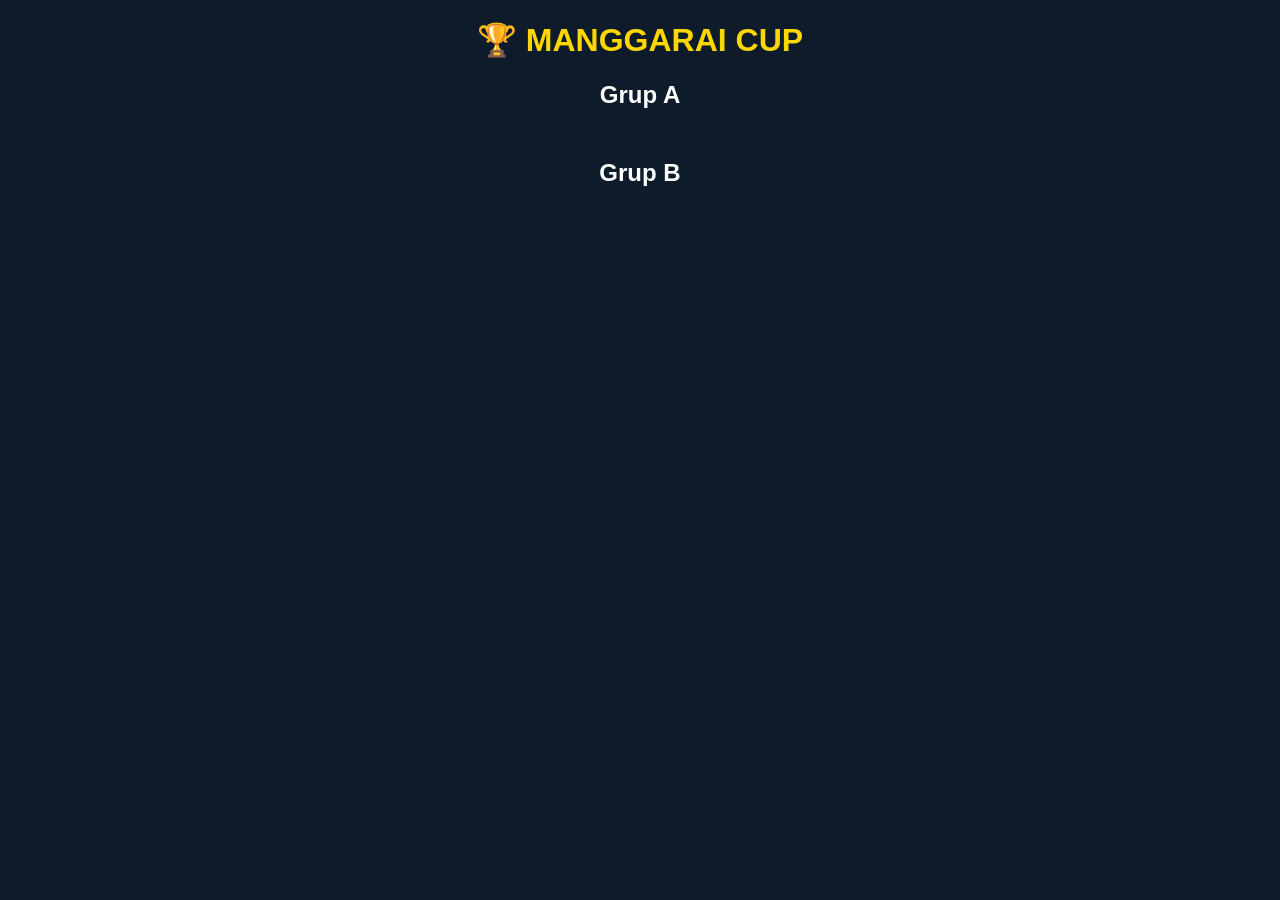
==== commit 8a047395: "Update index.html" ====
--- a/index.html
+++ b/index.html
@@ -1,47 +1,27 @@
 <!DOCTYPE html>
 <html>
 <head>
-<title>Manggarai Cup 1</title>
-<link rel="stylesheet" href="style.css">
+  <title>Manggarai Cup</title>
+  <link rel="stylesheet" href="style.css">
 </head>
 
 <body>
 
-<h1>🏆 Manggarai Cup 1</h1>
+<h1>🏆 MANGGARAI CUP</h1>
 
-<h2>Grup A</h2>
-<table id="tableA">
-<thead>
-<tr>
-<th>Team</th>
-<th>M</th>
-<th>W</th>
-<th>D</th>
-<th>L</th>
-<th>GF</th>
-<th>GA</th>
-<th>P</th>
-</tr>
-</thead>
-<tbody></tbody>
-</table>
+<div class="container">
 
-<h2>Grup B</h2>
-<table id="tableB">
-<thead>
-<tr>
-<th>Team</th>
-<th>M</th>
-<th>W</th>
-<th>D</th>
-<th>L</th>
-<th>GF</th>
-<th>GA</th>
-<th>P</th>
-</tr>
-</thead>
-<tbody></tbody>
-</table>
+  <div class="card">
+    <h2>Grup A</h2>
+    <table id="groupA"></table>
+  </div>
+
+  <div class="card">
+    <h2>Grup B</h2>
+    <table id="groupB"></table>
+  </div>
+
+</div>
 
 <script src="script.js"></script>
 
